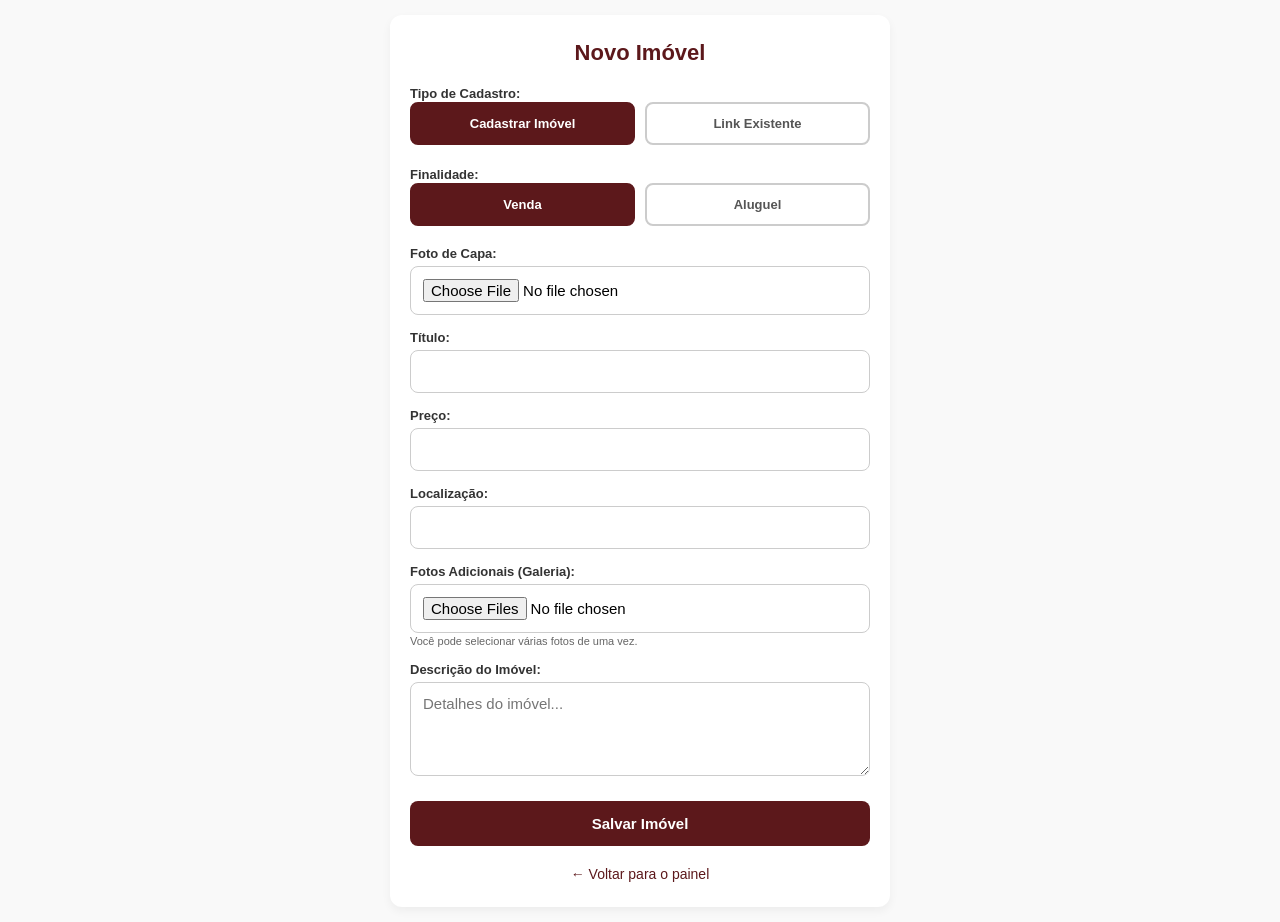
==== templates/adicionar.html @ 11ca53e3 "grande melhora" ====
<!DOCTYPE html>
<html lang="pt-br">
<head>
    <meta charset="UTF-8">
    <meta name="viewport" content="width=device-width, initial-scale=1.0, maximum-scale=1.0, user-scalable=no">
    <title>Adicionar Imóvel</title>
    <link rel="stylesheet" href="https://cdnjs.cloudflare.com/ajax/libs/cropperjs/1.5.13/cropper.min.css">
    <style>
        * { box-sizing: border-box; }
        body { font-family: 'Segoe UI', sans-serif; background: #f9f9f9; padding: 15px; margin: 0; }
        .container { width: 100%; max-width: 500px; margin: 0 auto; background: white; padding: 25px 20px; border-radius: 12px; box-shadow: 0 4px 10px rgba(0,0,0,0.05); }
        h2 { color: #5c181b; margin-top: 0; text-align: center; font-size: 22px; }
        .form-group { display: flex; flex-direction: column; margin-bottom: 15px; }
        label { font-size: 13px; font-weight: bold; margin-bottom: 5px; color: #333; }
        input, textarea { padding: 12px; border: 1px solid #ccc; border-radius: 8px; font-size: 15px; width: 100%; font-family: inherit; background: white; }
        
        .radio-group { display: flex; gap: 10px; margin-bottom: 15px; }
        .radio-option { flex: 1; text-align: center; }
        .radio-option input { display: none; }
        .radio-option label { display: block; padding: 12px; border: 2px solid #ccc; border-radius: 8px; cursor: pointer; font-weight: bold; font-size: 13px; color: #555; transition: 0.2s; }
        .radio-option input:checked + label { border-color: #5c181b; background: #5c181b; color: white; }

        .crop-container { display: none; width: 100%; background: #111; padding: 15px; border-radius: 12px; margin-bottom: 20px; text-align: center; }
        .crop-wrapper { width: 100%; max-height: 400px; overflow: hidden; margin-bottom: 15px; border-radius: 8px; }
        #image-to-crop { max-width: 100%; display: block; }
        
        button { width: 100%; padding: 14px; border: none; border-radius: 8px; font-weight: 600; cursor: pointer; font-size: 15px; transition: 0.2s; }
        .btn-salvar { background: #5c181b; color: white; margin-top: 10px; }
        .btn-confirmar { background: #222; color: #fff; text-transform: uppercase; letter-spacing: 1px; font-size: 13px; }
        .btn-voltar { display: block; text-align: center; margin-top: 20px; color: #5c181b; text-decoration: none; font-size: 14px; font-weight: 500; }
        .help-text { font-size: 11px; color: #666; margin-top: 2px; }
    </style>
</head>
<body>
    <div class="container">
        <h2>Novo Imóvel</h2>
        <form id="form-adicionar" method="POST" enctype="multipart/form-data">
            
            <label>Tipo de Cadastro:</label>
            <div class="radio-group">
                <div class="radio-option">
                    <input type="radio" id="tipo_completo" name="tipo_cadastro" value="completo" checked onchange="alternarTipoCadastro()">
                    <label for="tipo_completo">Cadastrar Imóvel</label>
                </div>
                <div class="radio-option">
                    <input type="radio" id="tipo_link" name="tipo_cadastro" value="link" onchange="alternarTipoCadastro()">
                    <label for="tipo_link">Link Existente</label>
                </div>
            </div>

            <!-- NOVO CAMPO: FINALIDADE (VENDA / ALUGUEL) -->
            <label>Finalidade:</label>
            <div class="radio-group">
                <div class="radio-option">
                    <input type="radio" id="negocio_venda" name="negocio" value="venda" checked>
                    <label for="negocio_venda">Venda</label>
                </div>
                <div class="radio-option">
                    <input type="radio" id="negocio_aluguel" name="negocio" value="aluguel">
                    <label for="negocio_aluguel">Aluguel</label>
                </div>
            </div>

            <!-- FOTO DE CAPA -->
            <div class="form-group">
                <label>Foto de Capa:</label>
                <input type="file" id="input_foto" accept="image/*" required onchange="iniciarCropperAdd(event)">
            </div>

            <div class="crop-container" id="cropBox">
                <div class="crop-wrapper">
                    <img id="image-to-crop" src="">
                </div>
                <button type="button" id="btn-confirmar-corte" class="btn-confirmar">Cortar Capa</button>
            </div>

            <!-- CAMPOS BÁSICOS -->
            <div class="form-group">
                <label>Título:</label>
                <input type="text" name="titulo" required>
            </div>
            
            <div class="form-group">
                <label>Preço:</label>
                <input type="text" id="preco_input" name="preco_num" required oninput="mascaraMoeda(this)">
            </div>
            
            <div class="form-group">
                <label>Localização:</label>
                <input type="text" name="localizacao" required>
            </div>

            <!-- TIPO: CADASTRO COMPLETO -->
            <div id="secao-completo">
                <div class="form-group">
                    <label>Fotos Adicionais (Galeria):</label>
                    <input type="file" id="input_galeria" name="fotos_galeria" accept="image/*" multiple required>
                    <span class="help-text">Você pode selecionar várias fotos de uma vez.</span>
                </div>

                <div class="form-group">
                    <label>Descrição do Imóvel:</label>
                    <textarea id="input_descricao" name="descricao" rows="4" placeholder="Detalhes do imóvel..." required></textarea>
                </div>
            </div>

            <!-- TIPO: LINK EXISTENTE -->
            <div id="secao-link" style="display: none;">
                <div class="form-group">
                    <label>Link Externo do Imóvel:</label>
                    <input type="text" id="input_link_externo" name="link" placeholder="Ex: https://remax.com.br/imovel">
                </div>
            </div>

            <button type="submit" class="btn-salvar">Salvar Imóvel</button>
        </form>
        <a href="/admin" class="btn-voltar">← Voltar para o painel</a>
    </div>

    <script src="https://cdnjs.cloudflare.com/ajax/libs/cropperjs/1.5.13/cropper.min.js"></script>
    <script>
        let cropper;
        let imagemCortadaBlob = null;

        function alternarTipoCadastro() {
            const isCompleto = document.getElementById('tipo_completo').checked;
            const secaoCompleto = document.getElementById('secao-completo');
            const secaoLink = document.getElementById('secao-link');
            
            const inputLink = document.getElementById('input_link_externo');
            const inputGaleria = document.getElementById('input_galeria');
            const inputDescricao = document.getElementById('input_descricao');

            if (isCompleto) {
                secaoCompleto.style.display = 'block';
                secaoLink.style.display = 'none';
                
                inputLink.removeAttribute('required');
                inputGaleria.setAttribute('required', 'required');
                inputDescricao.setAttribute('required', 'required');
            } else {
                secaoCompleto.style.display = 'none';
                secaoLink.style.display = 'block';
                
                inputLink.setAttribute('required', 'required');
                inputGaleria.removeAttribute('required');
                inputDescricao.removeAttribute('required');
            }
        }

        function mascaraMoeda(input) {
            let valor = input.value.replace(/\D/g, '');
            if (valor === "") { input.value = ""; return; }
            input.value = Number(valor).toLocaleString('pt-BR');
        }

        function iniciarCropperAdd(event) {
            const file = event.target.files[0];
            if (!file) return;
            
            const reader = new FileReader();
            reader.onload = function(e) {
                const imgCrop = document.getElementById('image-to-crop');
                const cropBox = document.getElementById('cropBox');
                cropBox.style.display = 'block';
                
                if (cropper) {
                    cropper.destroy();
                    cropper = null;
                }
                
                imgCrop.onload = function() {
                    cropper = new Cropper(imgCrop, {
                        aspectRatio: 1,
                        viewMode: 1,
                        dragMode: 'move',
                        guides: true,
                        center: true,
                        autoCropArea: 1,
                        cropBoxMovable: false,
                        cropBoxResizable: false
                    });
                };
                imgCrop.src = e.target.result;
            };
            reader.readAsDataURL(file);
        }

        document.getElementById('btn-confirmar-corte').addEventListener('click', function() {
            if (!cropper) return;
            cropper.getCroppedCanvas({width: 800, height: 800}).toBlob(function(blob) {
                imagemCortadaBlob = blob;
                document.getElementById('cropBox').style.display = 'none';
                cropper.destroy();
                cropper = null;
            }, 'image/jpeg', 0.9);
        });

        document.getElementById('form-adicionar').addEventListener('submit', function(e) {
            e.preventDefault();

            if (!imagemCortadaBlob) {
                alert('Por favor, selecione e corte a foto de capa do imóvel.');
                return;
            }

            const isCompleto = document.getElementById('tipo_completo').checked;
            if (isCompleto) {
                const galeriaInput = document.getElementById('input_galeria');
                if (!galeriaInput.files || galeriaInput.files.length === 0) {
                    alert('Por favor, selecione ao menos uma foto para a galeria.');
                    return;
                }
            }

            const formData = new FormData(this);
            formData.delete('input_foto');
            formData.append('imagem_arquivo', imagemCortadaBlob, 'capa_cortada.jpg');

            fetch(window.location.href, {
                method: 'POST',
                body: formData
            }).then(response => {
                if (response.ok) {
                    window.location.href = '/admin';
                }
            });
        });

        alternarTipoCadastro();
    </script>
</body>
</html>
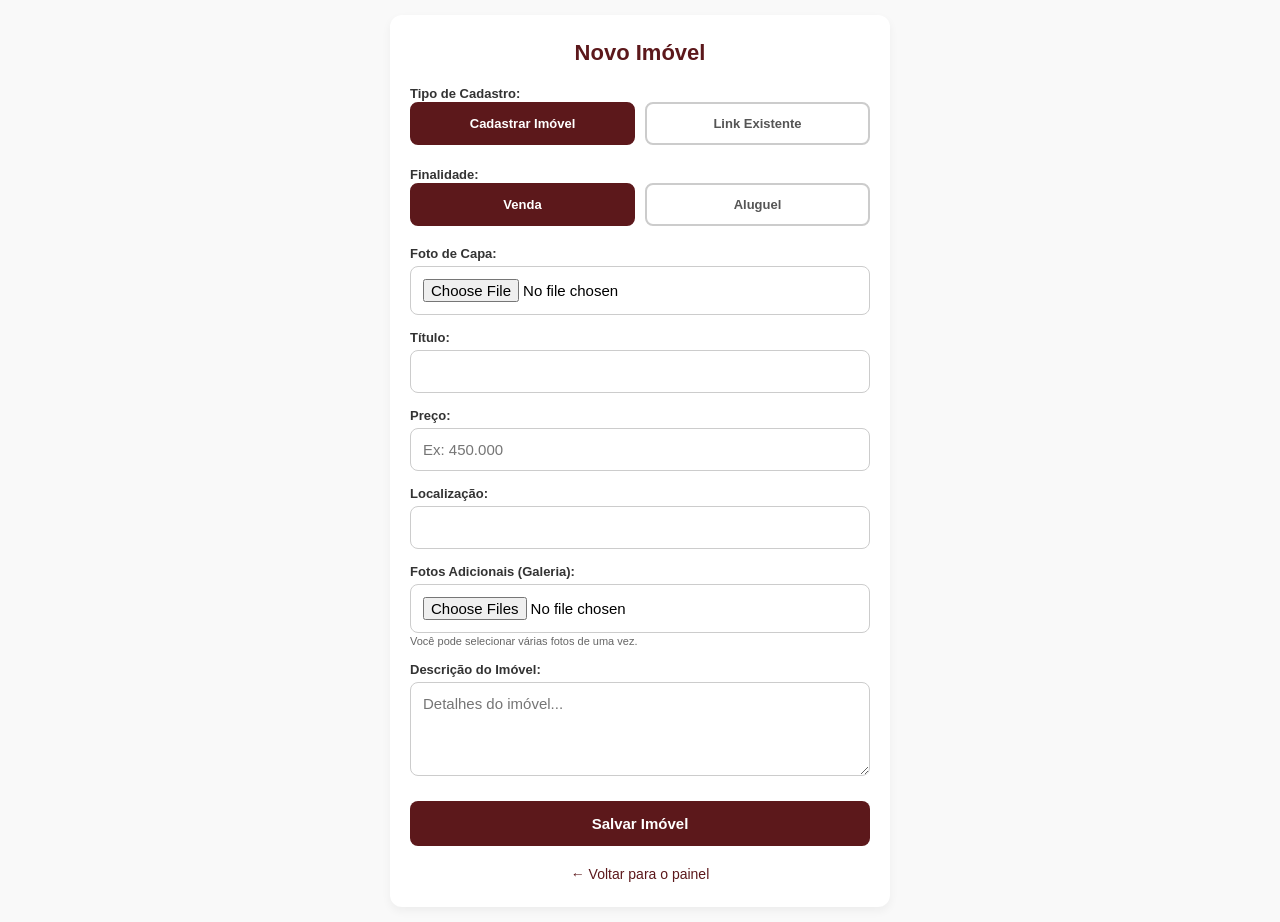
==== commit d3e802f5: "sla" ====
--- a/templates/adicionar.html
+++ b/templates/adicionar.html
@@ -20,7 +20,7 @@
         .radio-option label { display: block; padding: 12px; border: 2px solid #ccc; border-radius: 8px; cursor: pointer; font-weight: bold; font-size: 13px; color: #555; transition: 0.2s; }
         .radio-option input:checked + label { border-color: #5c181b; background: #5c181b; color: white; }
 
-        .crop-container { display: none; width: 100%; background: #111; padding: 15px; border-radius: 12px; margin-bottom: 20px; text-align: center; }
+        .crop-container { width: 100%; background: #111; padding: 15px; border-radius: 12px; margin-bottom: 20px; text-align: center; }
         .crop-wrapper { width: 100%; max-height: 400px; overflow: hidden; margin-bottom: 15px; border-radius: 8px; }
         #image-to-crop { max-width: 100%; display: block; }
         
@@ -48,7 +48,7 @@
                 </div>
             </div>
 
-            <!-- NOVO CAMPO: FINALIDADE (VENDA / ALUGUEL) -->
+            <!-- FINALIDADE (VENDA / ALUGUEL) -->
             <label>Finalidade:</label>
             <div class="radio-group">
                 <div class="radio-option">
@@ -64,10 +64,11 @@
             <!-- FOTO DE CAPA -->
             <div class="form-group">
                 <label>Foto de Capa:</label>
-                <input type="file" id="input_foto" accept="image/*" required onchange="iniciarCropperAdd(event)">
-            </div>
-
-            <div class="crop-container" id="cropBox">
+                <input type="file" id="input_foto" accept="image/*" required>
+            </div>
+
+            <!-- Container do Corte -->
+            <div class="crop-container" id="cropBox" style="display: none;">
                 <div class="crop-wrapper">
                     <img id="image-to-crop" src="">
                 </div>
@@ -82,7 +83,7 @@
             
             <div class="form-group">
                 <label>Preço:</label>
-                <input type="text" id="preco_input" name="preco_num" required oninput="mascaraMoeda(this)">
+                <input type="text" id="preco_input" name="preco_num" required oninput="mascaraMoeda(this)" placeholder="Ex: 450.000">
             </div>
             
             <div class="form-group">
@@ -154,37 +155,44 @@
             input.value = Number(valor).toLocaleString('pt-BR');
         }
 
-        function iniciarCropperAdd(event) {
-            const file = event.target.files[0];
-            if (!file) return;
-            
-            const reader = new FileReader();
-            reader.onload = function(e) {
-                const imgCrop = document.getElementById('image-to-crop');
-                const cropBox = document.getElementById('cropBox');
-                cropBox.style.display = 'block';
-                
-                if (cropper) {
-                    cropper.destroy();
-                    cropper = null;
-                }
-                
-                imgCrop.onload = function() {
-                    cropper = new Cropper(imgCrop, {
-                        aspectRatio: 1,
-                        viewMode: 1,
-                        dragMode: 'move',
-                        guides: true,
-                        center: true,
-                        autoCropArea: 1,
-                        cropBoxMovable: false,
-                        cropBoxResizable: false
-                    });
-                };
-                imgCrop.src = e.target.result;
-            };
-            reader.readAsDataURL(file);
-        }
+        // Configuração segura do evento para o input de foto
+        document.addEventListener('DOMContentLoaded', function() {
+            const inputFoto = document.getElementById('input_foto');
+            if (inputFoto) {
+                inputFoto.addEventListener('change', function(event) {
+                    const file = event.target.files[0];
+                    if (!file) return;
+                    
+                    const reader = new FileReader();
+                    reader.onload = function(e) {
+                        const imgCrop = document.getElementById('image-to-crop');
+                        const cropBox = document.getElementById('cropBox');
+                        
+                        if (cropper) {
+                            cropper.destroy();
+                            cropper = null;
+                        }
+                        
+                        cropBox.style.setProperty('display', 'block', 'important');
+                        imgCrop.src = e.target.result;
+                        
+                        requestAnimationFrame(() => {
+                            cropper = new Cropper(imgCrop, {
+                                aspectRatio: 1,
+                                viewMode: 1,
+                                dragMode: 'move',
+                                guides: true,
+                                center: true,
+                                autoCropArea: 1,
+                                cropBoxMovable: false,
+                                cropBoxResizable: false
+                            });
+                        });
+                    };
+                    reader.readAsDataURL(file);
+                });
+            }
+        });
 
         document.getElementById('btn-confirmar-corte').addEventListener('click', function() {
             if (!cropper) return;
@@ -193,6 +201,7 @@
                 document.getElementById('cropBox').style.display = 'none';
                 cropper.destroy();
                 cropper = null;
+                alert('Corte realizado com sucesso!');
             }, 'image/jpeg', 0.9);
         });
 
@@ -200,7 +209,7 @@
             e.preventDefault();
 
             if (!imagemCortadaBlob) {
-                alert('Por favor, selecione e corte a foto de capa do imóvel.');
+                alert('Por favor, selecione e clique em "Cortar Capa" antes de salvar.');
                 return;
             }
 
@@ -214,6 +223,11 @@
             }
 
             const formData = new FormData(this);
+            
+            const precoInput = document.getElementById('preco_input');
+            let precoLimpo = precoInput.value.replace(/\./g, '').replace(',', '.');
+            formData.set('preco_num', precoLimpo);
+
             formData.delete('input_foto');
             formData.append('imagem_arquivo', imagemCortadaBlob, 'capa_cortada.jpg');
 
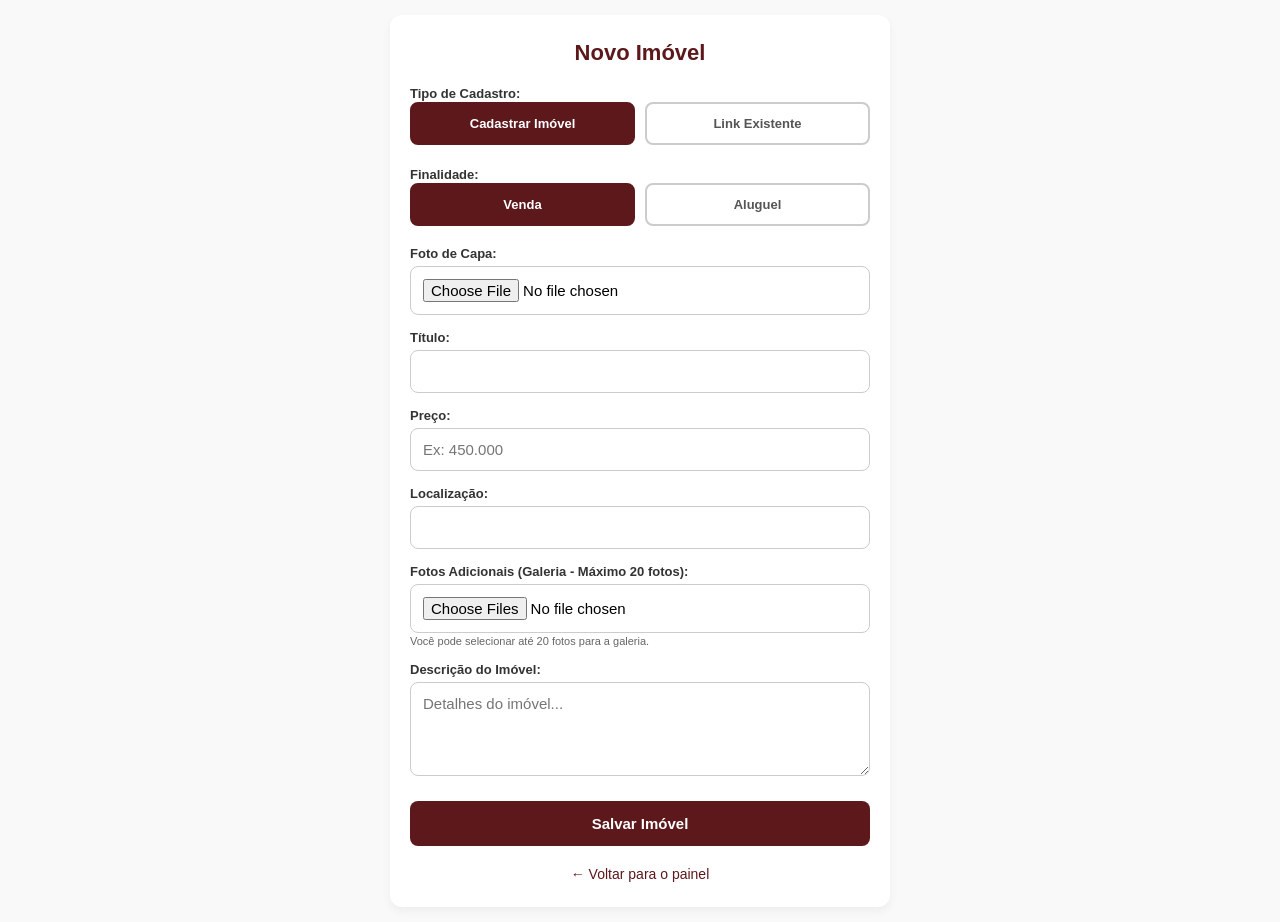
==== commit 44bc239c: "20 fotos" ====
--- a/templates/adicionar.html
+++ b/templates/adicionar.html
@@ -20,9 +20,18 @@
         .radio-option label { display: block; padding: 12px; border: 2px solid #ccc; border-radius: 8px; cursor: pointer; font-weight: bold; font-size: 13px; color: #555; transition: 0.2s; }
         .radio-option input:checked + label { border-color: #5c181b; background: #5c181b; color: white; }
 
+        .foto-preview-box { display: flex; justify-content: center; margin-top: 10px; margin-bottom: 10px; }
+        #img_capa_preview { width: 120px; height: 120px; object-fit: cover; border-radius: 10px; border: 1px solid #ddd; }
+
         .crop-container { width: 100%; background: #111; padding: 15px; border-radius: 12px; margin-bottom: 20px; text-align: center; }
         .crop-wrapper { width: 100%; max-height: 400px; overflow: hidden; margin-bottom: 15px; border-radius: 8px; }
         #image-to-crop { max-width: 100%; display: block; }
+
+        .galeria-grid { display: grid; grid-template-columns: repeat(3, 1fr); gap: 10px; margin-top: 10px; }
+        .galeria-item { position: relative; border-radius: 6px; overflow: hidden; }
+        .galeria-item img { width: 100%; height: 90px; object-fit: cover; border-radius: 6px; display: block; }
+        .btn-excluir-foto { position: absolute; top: 4px; right: 4px; background: rgba(220, 53, 69, 0.9); color: white; border: none; border-radius: 50%; width: 22px; height: 22px; font-size: 12px; cursor: pointer; display: flex; align-items: center; justify-content: center; text-decoration: none; padding: 0; line-height: 1; }
+        .btn-excluir-foto:hover { background: #dc3545; }
         
         button { width: 100%; padding: 14px; border: none; border-radius: 8px; font-weight: 600; cursor: pointer; font-size: 15px; transition: 0.2s; }
         .btn-salvar { background: #5c181b; color: white; margin-top: 10px; }
@@ -65,6 +74,9 @@
             <div class="form-group">
                 <label>Foto de Capa:</label>
                 <input type="file" id="input_foto" accept="image/*" required>
+                <div class="foto-preview-box" id="preview-capa-box" style="display: none;">
+                    <img id="img_capa_preview" alt="Prévia da Capa">
+                </div>
             </div>
 
             <!-- Container do Corte -->
@@ -94,9 +106,14 @@
             <!-- TIPO: CADASTRO COMPLETO -->
             <div id="secao-completo">
                 <div class="form-group">
-                    <label>Fotos Adicionais (Galeria):</label>
+                    <label>Fotos Adicionais (Galeria - Máximo 20 fotos):</label>
                     <input type="file" id="input_galeria" name="fotos_galeria" accept="image/*" multiple required>
-                    <span class="help-text">Você pode selecionar várias fotos de uma vez.</span>
+                    <span class="help-text">Você pode selecionar até 20 fotos para a galeria.</span>
+                    
+                    <div id="galeria-preview-container" style="display: none; margin-top: 12px;">
+                        <label style="font-size: 12px; color: #555;">Fotos selecionadas (<span id="galeria-count">0</span> / 20):</label>
+                        <div class="galeria-grid" id="galeria-preview-grid"></div>
+                    </div>
                 </div>
 
                 <div class="form-group">
@@ -120,8 +137,82 @@
 
     <script src="https://cdnjs.cloudflare.com/ajax/libs/cropperjs/1.5.13/cropper.min.js"></script>
     <script>
+        const LIMITE_MAXIMO = 20;
         let cropper;
         let imagemCortadaBlob = null;
+        let galeriaDataTransfer = new DataTransfer();
+
+        const inputGaleria = document.getElementById('input_galeria');
+        const galeriaPreviewContainer = document.getElementById('galeria-preview-container');
+        const galeriaPreviewGrid = document.getElementById('galeria-preview-grid');
+        const galeriaCount = document.getElementById('galeria-count');
+
+        function renderGaleriaPreview() {
+            galeriaPreviewGrid.innerHTML = '';
+            const files = galeriaDataTransfer.files;
+            galeriaCount.textContent = files.length;
+
+            if (files.length === 0) {
+                galeriaPreviewContainer.style.display = 'none';
+                return;
+            }
+
+            galeriaPreviewContainer.style.display = 'block';
+
+            Array.from(files).forEach((file, index) => {
+                const item = document.createElement('div');
+                item.className = 'galeria-item';
+
+                const img = document.createElement('img');
+                img.src = URL.createObjectURL(file);
+                img.alt = `Foto ${index + 1}`;
+
+                const btnRemover = document.createElement('button');
+                btnRemover.type = 'button';
+                btnRemover.className = 'btn-excluir-foto';
+                btnRemover.innerHTML = '✕';
+                btnRemover.title = 'Remover esta foto';
+                btnRemover.onclick = function() {
+                    removerFotoGaleria(index);
+                };
+
+                item.appendChild(img);
+                item.appendChild(btnRemover);
+                galeriaPreviewGrid.appendChild(item);
+            });
+        }
+
+        function removerFotoGaleria(indexToRemove) {
+            const novoDt = new DataTransfer();
+            Array.from(galeriaDataTransfer.files).forEach((file, index) => {
+                if (index !== indexToRemove) {
+                    novoDt.items.add(file);
+                }
+            });
+            galeriaDataTransfer = novoDt;
+            inputGaleria.files = galeriaDataTransfer.files;
+            renderGaleriaPreview();
+        }
+
+        if (inputGaleria) {
+            inputGaleria.addEventListener('change', function() {
+                const filesArray = Array.from(this.files).filter(f => f.type.startsWith('image/'));
+                
+                if (filesArray.length > LIMITE_MAXIMO) {
+                    alert(`O limite máximo é de ${LIMITE_MAXIMO} fotos. Apenas as primeiras ${LIMITE_MAXIMO} fotos foram adicionadas.`);
+                }
+                
+                const filesParaAdicionar = filesArray.slice(0, LIMITE_MAXIMO);
+                
+                galeriaDataTransfer = new DataTransfer();
+                filesParaAdicionar.forEach(file => {
+                    galeriaDataTransfer.items.add(file);
+                });
+                
+                this.files = galeriaDataTransfer.files;
+                renderGaleriaPreview();
+            });
+        }
 
         function alternarTipoCadastro() {
             const isCompleto = document.getElementById('tipo_completo').checked;
@@ -198,6 +289,14 @@
             if (!cropper) return;
             cropper.getCroppedCanvas({width: 800, height: 800}).toBlob(function(blob) {
                 imagemCortadaBlob = blob;
+                const imgPreview = document.getElementById('img_capa_preview');
+                if (imgPreview) {
+                    imgPreview.src = URL.createObjectURL(blob);
+                }
+                const previewCapaBox = document.getElementById('preview-capa-box');
+                if (previewCapaBox) {
+                    previewCapaBox.style.display = 'flex';
+                }
                 document.getElementById('cropBox').style.display = 'none';
                 cropper.destroy();
                 cropper = null;
@@ -215,8 +314,7 @@
 
             const isCompleto = document.getElementById('tipo_completo').checked;
             if (isCompleto) {
-                const galeriaInput = document.getElementById('input_galeria');
-                if (!galeriaInput.files || galeriaInput.files.length === 0) {
+                if (!galeriaDataTransfer.files || galeriaDataTransfer.files.length === 0) {
                     alert('Por favor, selecione ao menos uma foto para a galeria.');
                     return;
                 }
@@ -230,6 +328,14 @@
 
             formData.delete('input_foto');
             formData.append('imagem_arquivo', imagemCortadaBlob, 'capa_cortada.jpg');
+
+            if (isCompleto && galeriaDataTransfer.files.length > 0) {
+                formData.delete('fotos_galeria');
+                const filesToSend = Array.from(galeriaDataTransfer.files).slice(0, LIMITE_MAXIMO);
+                filesToSend.forEach(file => {
+                    formData.append('fotos_galeria', file);
+                });
+            }
 
             fetch(window.location.href, {
                 method: 'POST',
